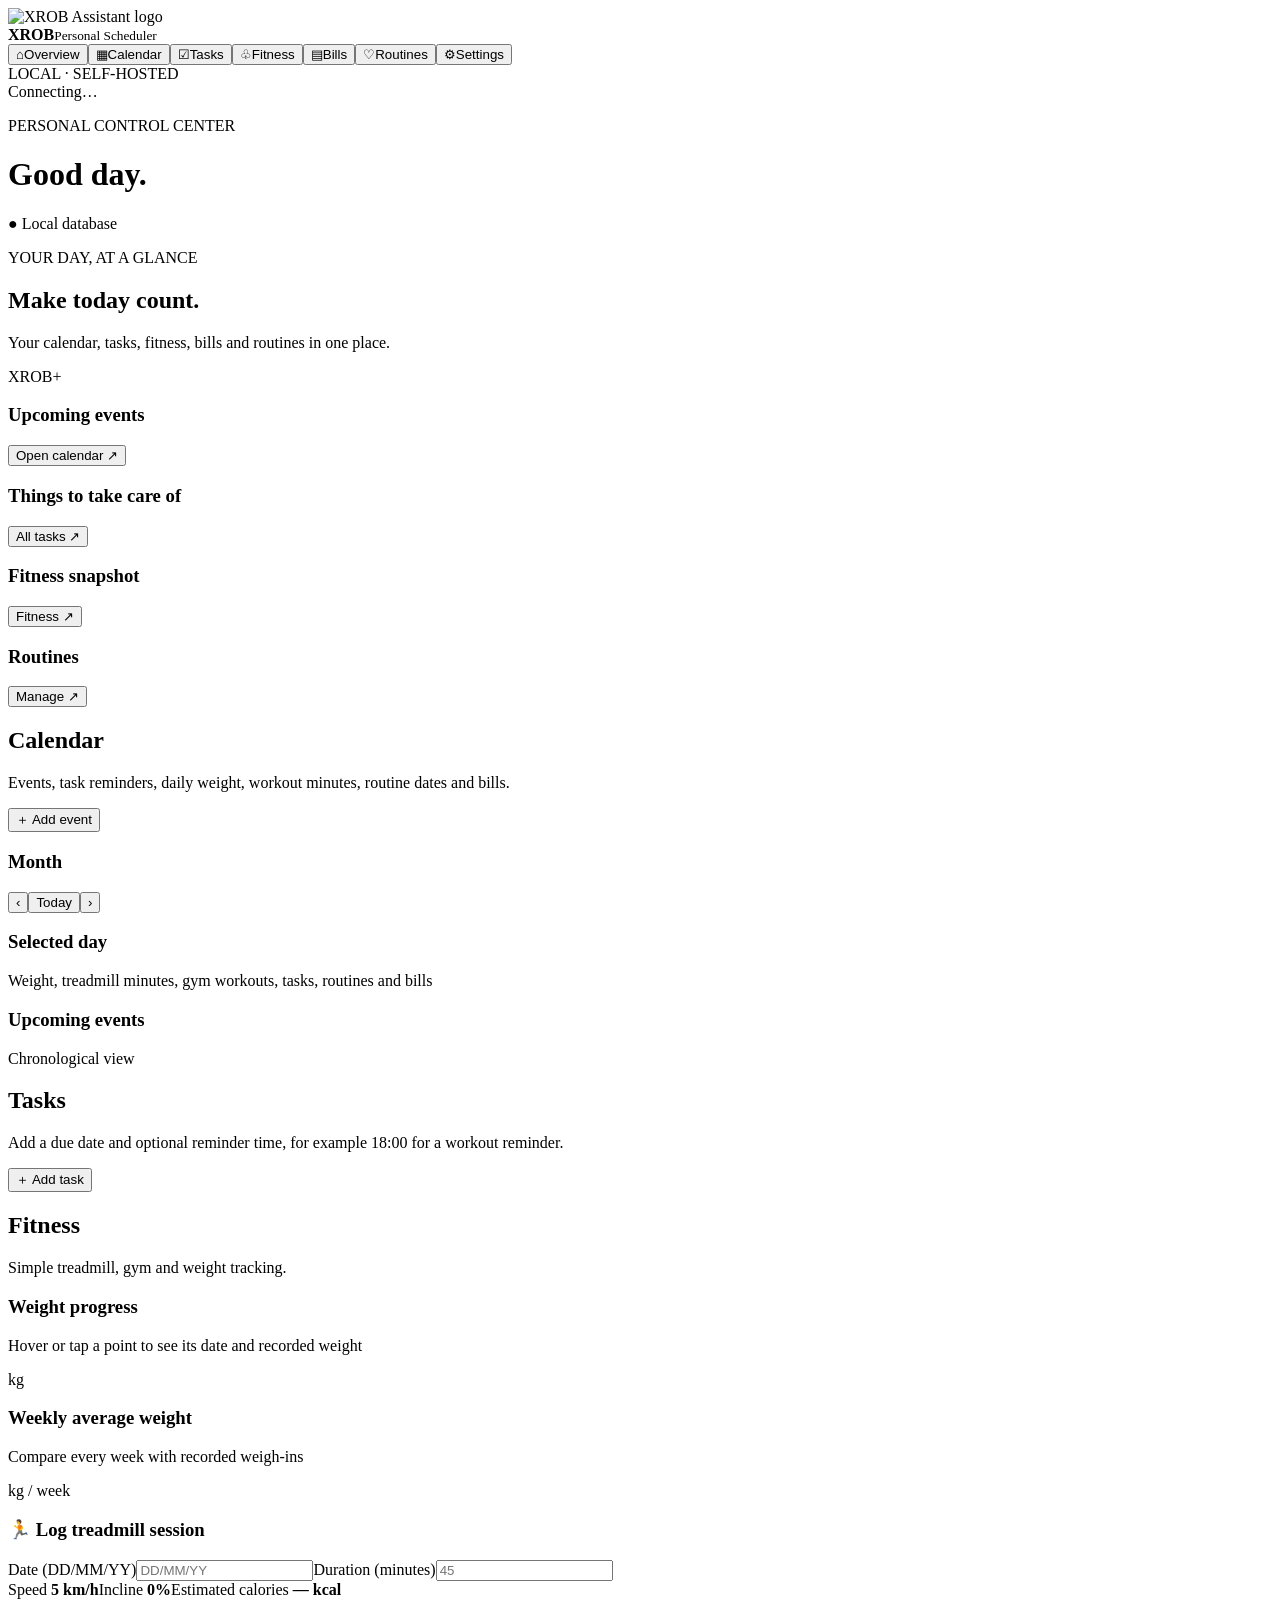
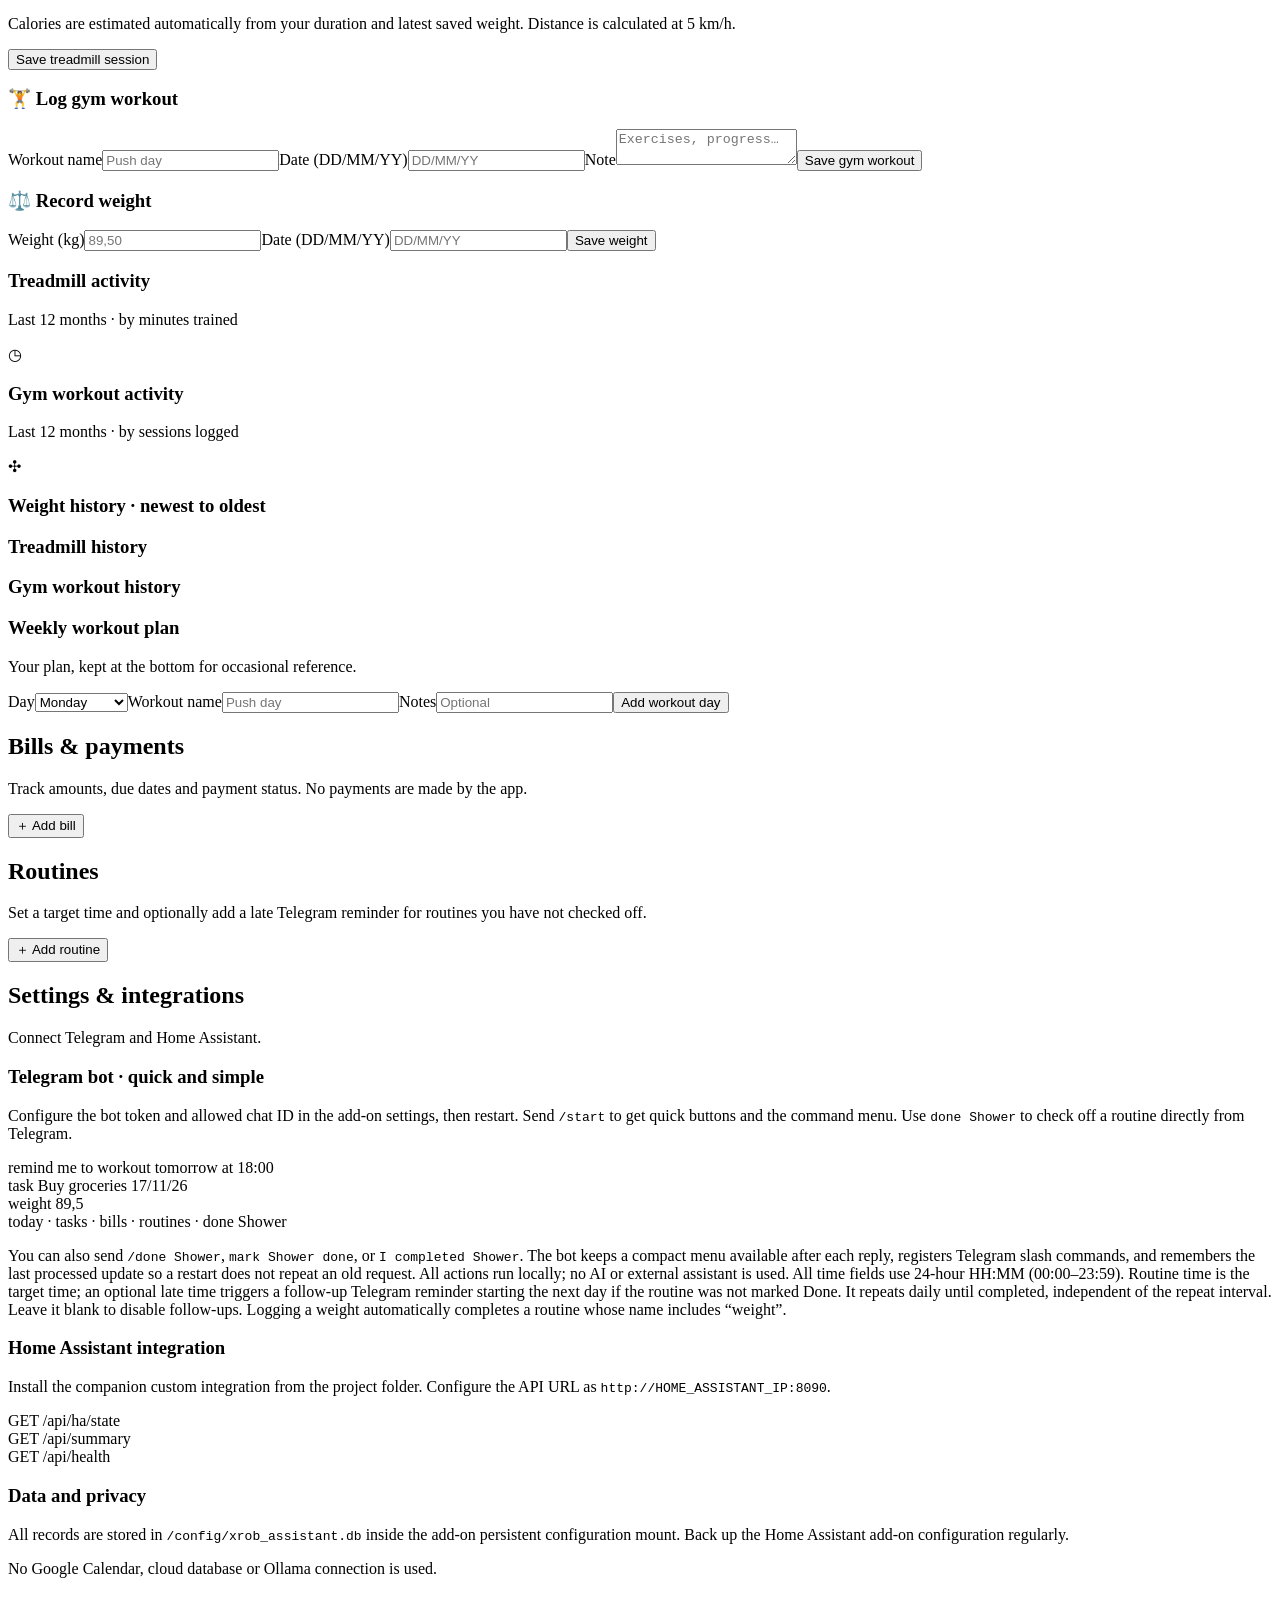
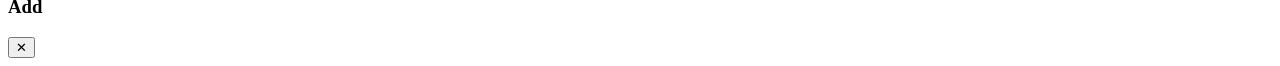
==== index.html @ cfe527b0 "Add files via upload" ====
<!doctype html>
<html lang="en"><head><meta charset="utf-8"><meta name="viewport" content="width=device-width,initial-scale=1"><meta name="theme-color" content="#050607"><meta name="description" content="Your self-hosted personal assistant for calendar, tasks, routines and fitness."><title>XROB Assistant</title><link rel="icon" type="image/png" href="/static/xrob-logo.png"><link rel="apple-touch-icon" href="/static/xrob-logo.png"><link rel="manifest" href="/static/manifest.webmanifest"><link rel="stylesheet" href="/static/style.css"></head>
<body><aside class="sidebar"><div class="brand"><img class="logo-img" src="/static/xrob-logo.png" alt="XROB Assistant logo"><div><b>XROB</b><small>Personal Scheduler</small></div></div><nav id="nav"><button class="active" data-page="overview" title="Overview" aria-label="Overview"><span class="nav-icon">⌂</span><span class="nav-label">Overview</span></button><button data-page="calendar" title="Calendar" aria-label="Calendar"><span class="nav-icon">▦</span><span class="nav-label">Calendar</span></button><button data-page="tasks" title="Tasks" aria-label="Tasks"><span class="nav-icon">☑</span><span class="nav-label">Tasks</span></button><button data-page="fitness" title="Fitness" aria-label="Fitness"><span class="nav-icon">♧</span><span class="nav-label">Fitness</span></button><button data-page="bills" title="Bills" aria-label="Bills"><span class="nav-icon">▤</span><span class="nav-label">Bills</span></button><button data-page="care" title="Routines" aria-label="Routines"><span class="nav-icon">♡</span><span class="nav-label">Routines</span></button><button data-page="settings" title="Settings" aria-label="Settings"><span class="nav-icon">⚙</span><span class="nav-label">Settings</span></button></nav><div class="sidefoot">LOCAL · SELF-HOSTED<br><span id="api-status">Connecting…</span></div></aside>
<main><header><div><p class="eyebrow">PERSONAL CONTROL CENTER</p><h1 id="page-title">Good day.</h1><p class="muted" id="today-label"></p></div><div class="header-right"><span class="local-pill">● Local database</span></div></header>
<section id="overview" class="page active"><div class="hero"><div><p class="eyebrow">YOUR DAY, AT A GLANCE</p><h2>Make today count.</h2><p>Your calendar, tasks, fitness, bills and routines in one place.</p></div><div class="hero-mark">XROB<span>+</span></div></div><div class="stats" id="stats"></div><div class="two-col"><article class="panel"><div class="panel-head"><h3>Upcoming events</h3><button class="text-btn" data-go="calendar">Open calendar ↗</button></div><div id="upcoming" class="rows"></div></article><article class="panel"><div class="panel-head"><h3>Things to take care of</h3><button class="text-btn" data-go="tasks">All tasks ↗</button></div><div id="attention" class="rows"></div></article></div><div class="two-col"><article class="panel"><div class="panel-head"><h3>Fitness snapshot</h3><button class="text-btn" data-go="fitness">Fitness ↗</button></div><div id="fitness-snapshot" class="snapshot"></div></article><article class="panel"><div class="panel-head"><h3>Routines</h3><button class="text-btn" data-go="care">Manage ↗</button></div><div id="routine-snapshot" class="rows"></div></article></div></section>
<section id="calendar" class="page"><div class="section-head"><div><h2>Calendar</h2><p class="muted">Events, task reminders, daily weight, workout minutes, routine dates and bills.</p></div><button class="primary" data-modal="event">＋ Add event</button></div><div class="panel"><div class="panel-head"><h3 id="calendar-month-label">Month</h3><div class="action-group"><button class="mini-btn" id="month-prev">‹</button><button class="mini-btn" id="month-today">Today</button><button class="mini-btn" id="month-next">›</button></div></div><div class="calendar-grid" id="calendar-grid"></div></div><article class="panel calendar-day-panel"><div class="panel-head"><div><h3 id="calendar-selected-label">Selected day</h3><p class="muted">Weight, treadmill minutes, gym workouts, tasks, routines and bills</p></div></div><div id="calendar-day-detail" class="calendar-day-detail"></div></article><div class="panel"><div class="panel-head"><h3>Upcoming events</h3><span class="muted">Chronological view</span></div><div id="events-list" class="rows"></div></div></section>
<section id="tasks" class="page"><div class="section-head"><div><h2>Tasks</h2><p class="muted">Add a due date and optional reminder time, for example 18:00 for a workout reminder.</p></div><button class="primary" data-modal="task">＋ Add task</button></div><div class="panel"><div id="tasks-list" class="rows"></div></div></section>
<section id="fitness" class="page"><div class="section-head"><div><h2>Fitness</h2><p class="muted">Simple treadmill, gym and weight tracking.</p></div></div>
<div id="fitness-stats" class="stats fitness-stats"></div>
<article class="panel weight-graph-panel"><div class="panel-head"><div><h3>Weight progress</h3><p class="muted">Hover or tap a point to see its date and recorded weight</p></div><span class="tag">kg</span></div><div id="weight-graph" class="weight-graph"></div></article>
<article class="panel weekly-average-panel"><div class="panel-head"><div><h3>Weekly average weight</h3><p class="muted">Compare every week with recorded weigh-ins</p></div><span class="tag">kg / week</span></div><div id="weekly-weight-average"></div></article>
<div class="form-grid">
<form class="panel form" id="treadmill-form"><h3>🏃 Log treadmill session</h3><label>Date (DD/MM/YY)<input class="date-entry" name="date" type="text" inputmode="numeric" placeholder="DD/MM/YY" required></label><label>Duration (minutes)<input name="duration_min" type="number" min="1" step="1" required placeholder="45"></label><div class="fitness-fixed"><span>Speed <b>5 km/h</b></span><span>Incline <b>0%</b></span><span>Estimated calories <b id="treadmill-calorie-preview">— kcal</b></span></div><p class="muted">Calories are estimated automatically from your duration and latest saved weight. Distance is calculated at 5 km/h.</p><button class="primary">Save treadmill session</button></form>
<form class="panel form" id="workout-form"><h3>🏋️ Log gym workout</h3><label>Workout name<input name="name" required placeholder="Push day"></label><label>Date (DD/MM/YY)<input class="date-entry" name="date" type="text" inputmode="numeric" placeholder="DD/MM/YY" required></label><label>Note<textarea name="notes" placeholder="Exercises, progress…"></textarea></label><button class="primary">Save gym workout</button></form>
<form class="panel form" id="weight-form"><h3>⚖️ Record weight</h3><label>Weight (kg)<input name="kg" type="text" inputmode="decimal" required placeholder="89,50" pattern="[0-9]+([.,][0-9]{1,2})?"></label><label>Date (DD/MM/YY)<input class="date-entry" name="date" type="text" inputmode="numeric" placeholder="DD/MM/YY" required></label><button class="primary">Save weight</button></form>
</div>
<div class="activity-section"><article class="panel activity-panel"><div class="panel-head"><div><h3>Treadmill activity</h3><p class="muted">Last 12 months · by minutes trained</p></div><span class="activity-symbol">◷</span></div><div id="treadmill-activity"></div></article><article class="panel activity-panel"><div class="panel-head"><div><h3>Gym workout activity</h3><p class="muted">Last 12 months · by sessions logged</p></div><span class="activity-symbol">✣</span></div><div id="gym-activity"></div></article></div>
<div class="history-grid"><article class="panel history-card"><div class="panel-head"><h3>Weight history · newest to oldest</h3><span class="muted" id="weight-history-count"></span></div><div id="weight-history" class="history-list weight-history-scroll"></div></article><article class="panel history-card"><div class="panel-head"><h3>Treadmill history</h3><span class="muted" id="treadmill-history-count"></span></div><div id="treadmill-history" class="history-list history-scroll"></div></article><article class="panel history-card"><div class="panel-head"><h3>Gym workout history</h3><span class="muted" id="workout-history-count"></span></div><div id="workout-history" class="history-list history-scroll"></div></article></div>
<article class="panel weekly-plan"><div class="panel-head"><div><h3>Weekly workout plan</h3><p class="muted">Your plan, kept at the bottom for occasional reference.</p></div></div><form class="form plan-inline" id="plan-form"><label>Day<select name="weekday"><option>Monday</option><option>Tuesday</option><option>Wednesday</option><option>Thursday</option><option>Friday</option><option>Saturday</option><option>Sunday</option></select></label><label>Workout name<input name="name" required placeholder="Push day"></label><label>Notes<input name="notes" placeholder="Optional"></label><button class="primary">Add workout day</button></form><div id="workout-plan-list" class="rows"></div></article></section>
<section id="bills" class="page"><div class="section-head"><div><h2>Bills & payments</h2><p class="muted">Track amounts, due dates and payment status. No payments are made by the app.</p></div><button class="primary" data-modal="bill">＋ Add bill</button></div><div id="bill-summary" class="stats"></div><article class="panel"><div id="bills-list" class="rows"></div></article></section>
<section id="care" class="page"><div class="section-head"><div><h2>Routines</h2><p class="muted">Set a target time and optionally add a late Telegram reminder for routines you have not checked off.</p></div><button class="primary" data-modal="routine">＋ Add routine</button></div><article class="panel"><div id="routines-list" class="rows"></div></article></section>
<section id="settings" class="page"><div class="section-head"><div><h2>Settings & integrations</h2><p class="muted">Connect Telegram and Home Assistant.</p></div></div><div class="two-col"><article class="panel"><h3>Telegram bot · quick and simple</h3><p class="muted">Configure the bot token and allowed chat ID in the add-on settings, then restart. Send <code>/start</code> to get quick buttons and the command menu. Use <code>done Shower</code> to check off a routine directly from Telegram.</p><div class="code">remind me to workout tomorrow at 18:00<br>task Buy groceries 17/11/26<br>weight 89,5<br>today · tasks · bills · routines · done Shower</div><p class="muted">You can also send <code>/done Shower</code>, <code>mark Shower done</code>, or <code>I completed Shower</code>. The bot keeps a compact menu available after each reply, registers Telegram slash commands, and remembers the last processed update so a restart does not repeat an old request. All actions run locally; no AI or external assistant is used. All time fields use 24-hour HH:MM (00:00–23:59). Routine time is the target time; an optional late time triggers a follow-up Telegram reminder starting the next day if the routine was not marked Done. It repeats daily until completed, independent of the repeat interval. Leave it blank to disable follow-ups. Logging a weight automatically completes a routine whose name includes “weight”.</p></article><article class="panel"><h3>Home Assistant integration</h3><p class="muted">Install the companion custom integration from the project folder. Configure the API URL as <code>http://HOME_ASSISTANT_IP:8090</code>.</p><div class="code">GET /api/ha/state<br>GET /api/summary<br>GET /api/health</div></article></div><article class="panel"><h3>Data and privacy</h3><p>All records are stored in <code>/config/xrob_assistant.db</code> inside the add-on persistent configuration mount. Back up the Home Assistant add-on configuration regularly.</p><p class="muted">No Google Calendar, cloud database or Ollama connection is used.</p></article></section>
</main>
<div id="modal" class="modal hidden"><div class="modal-card"><div class="panel-head"><h3 id="modal-title">Add</h3><button id="modal-close" class="icon-btn">✕</button></div><form id="modal-form" class="form"></form></div></div><div id="toast" class="toast"></div><script src="/static/app.js"></script></body></html>
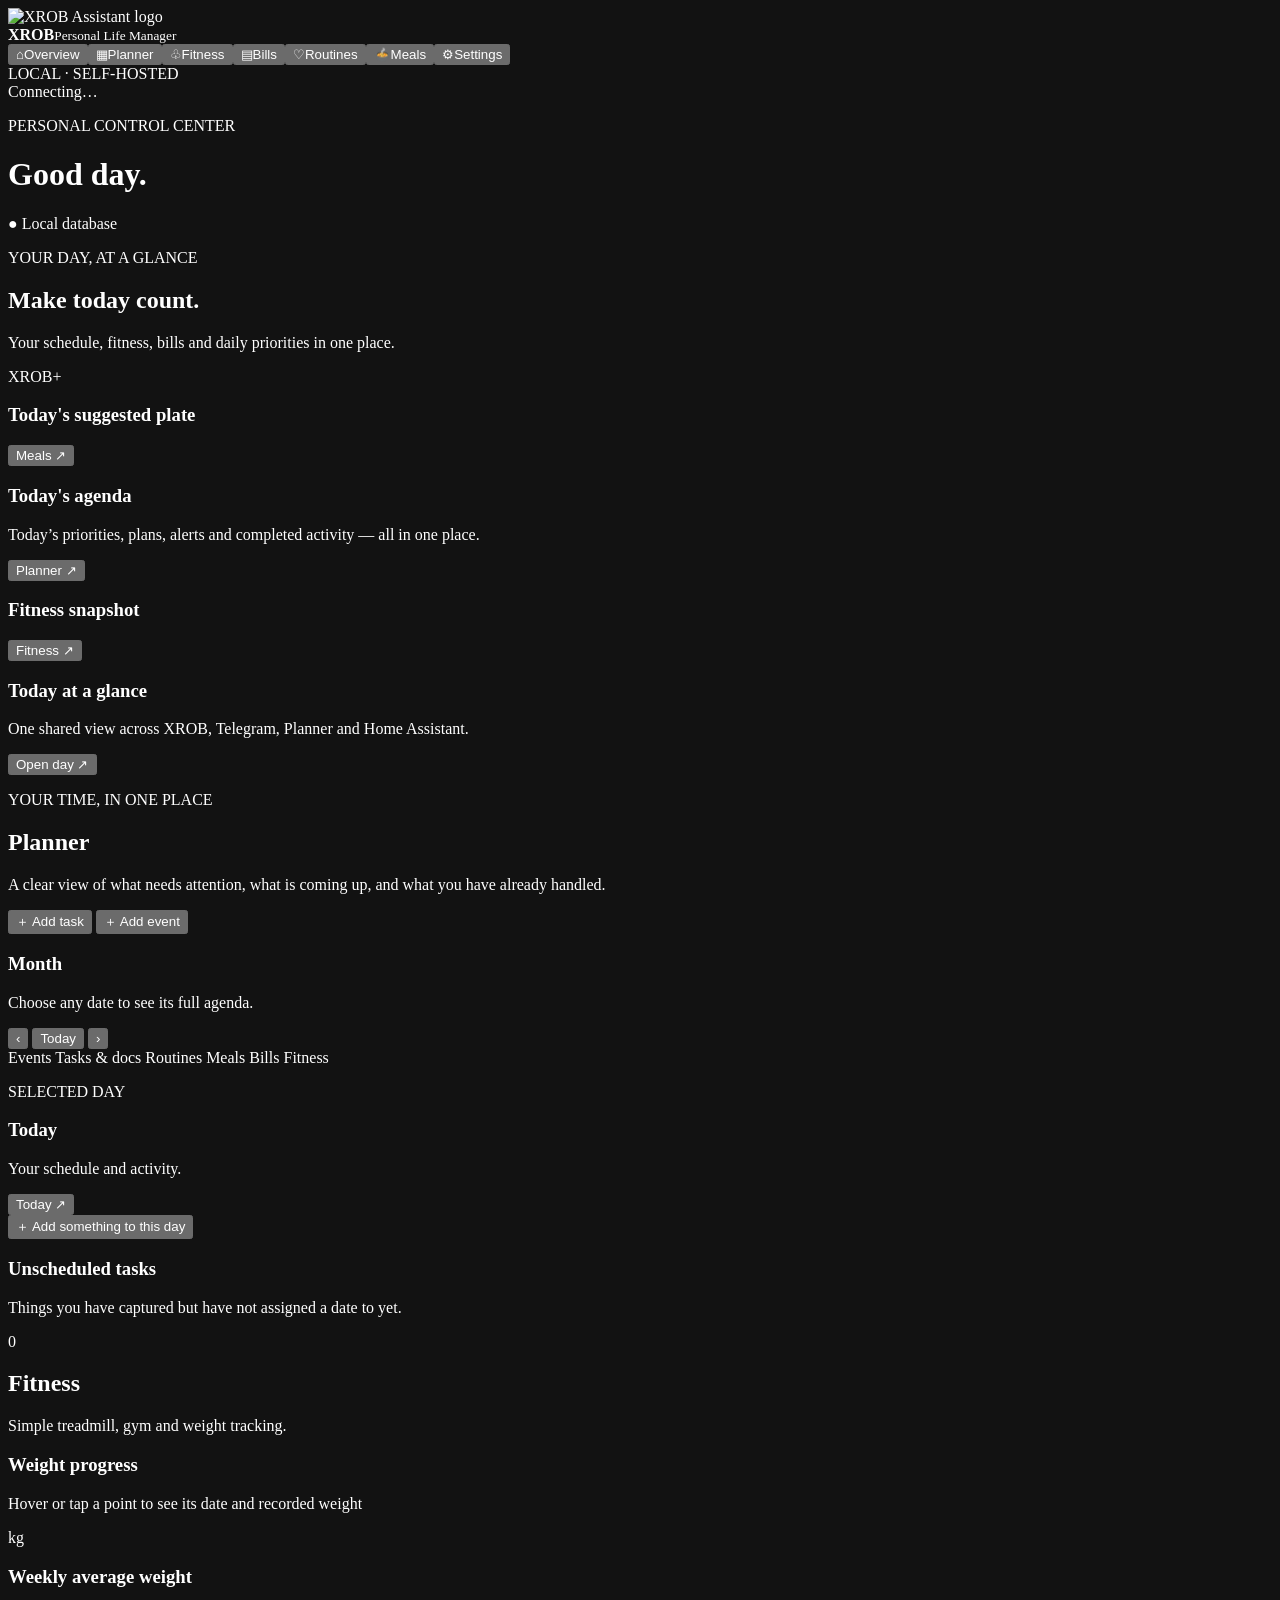
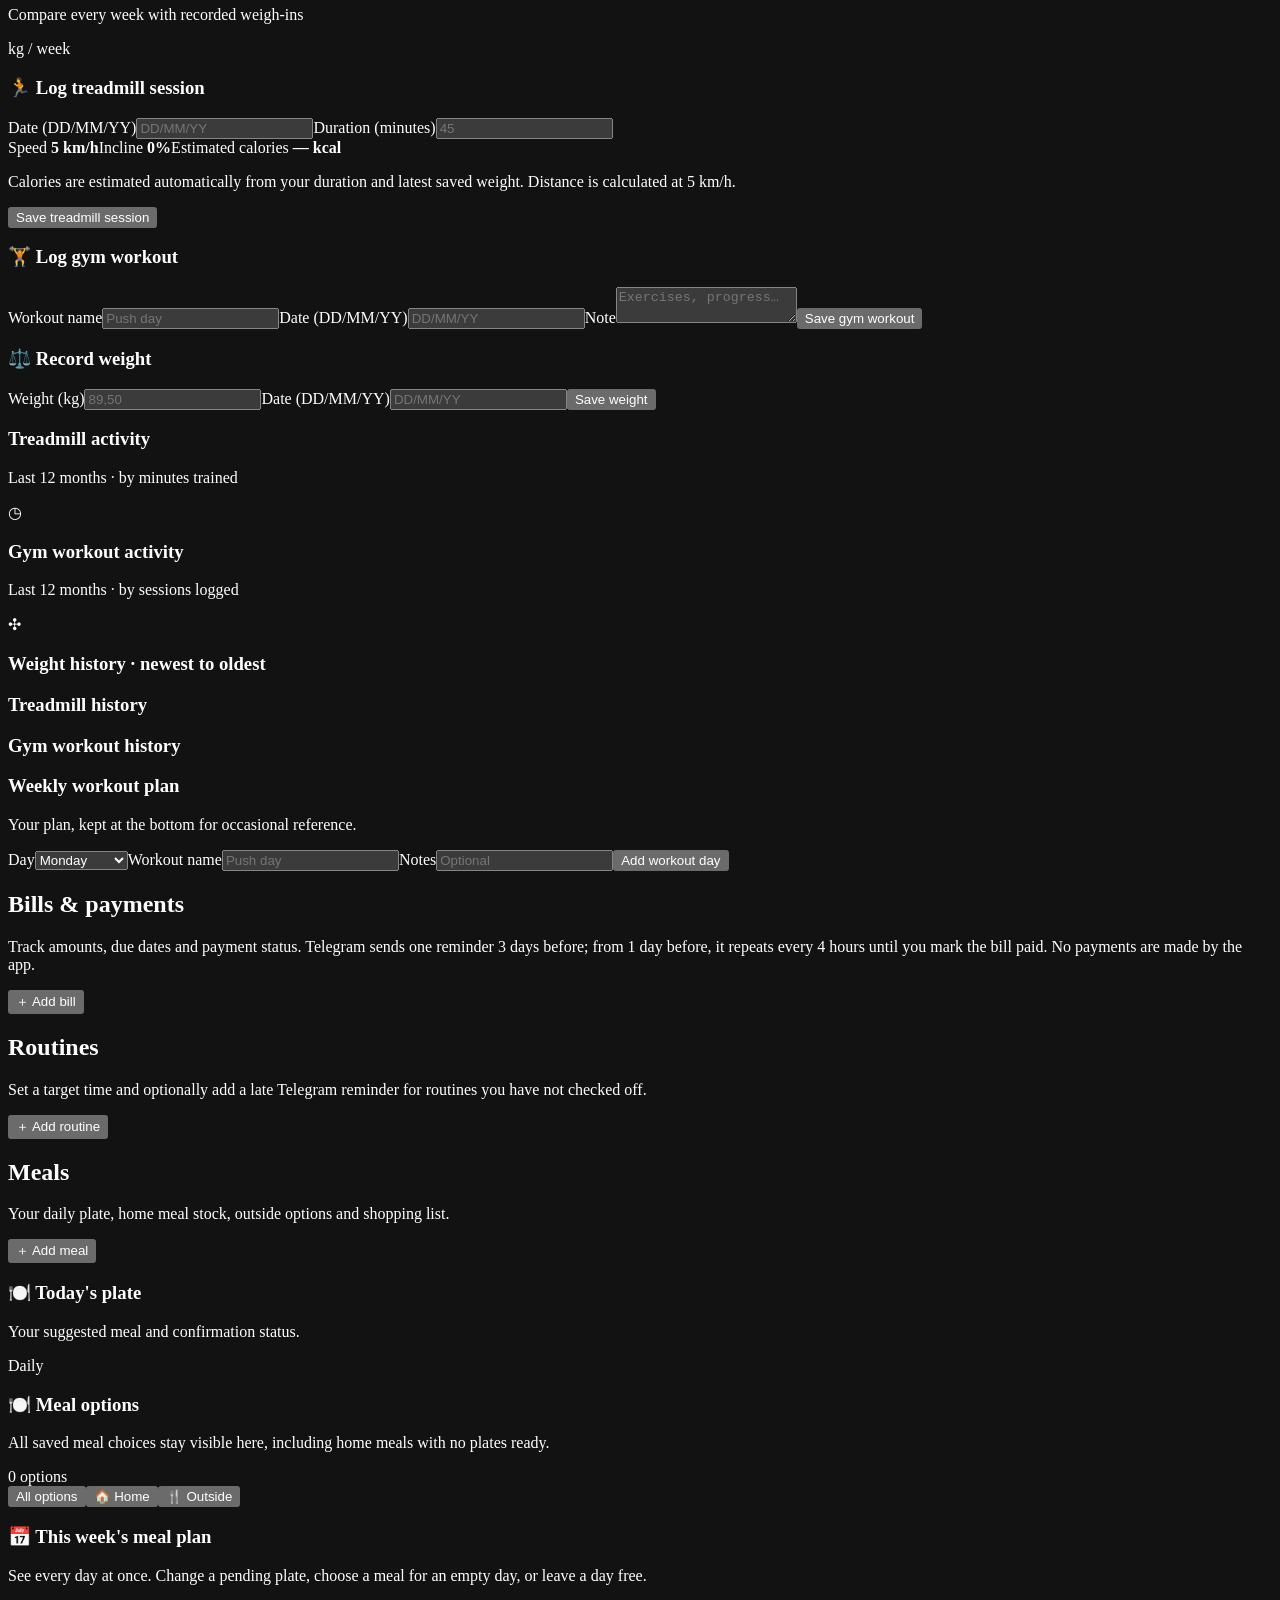
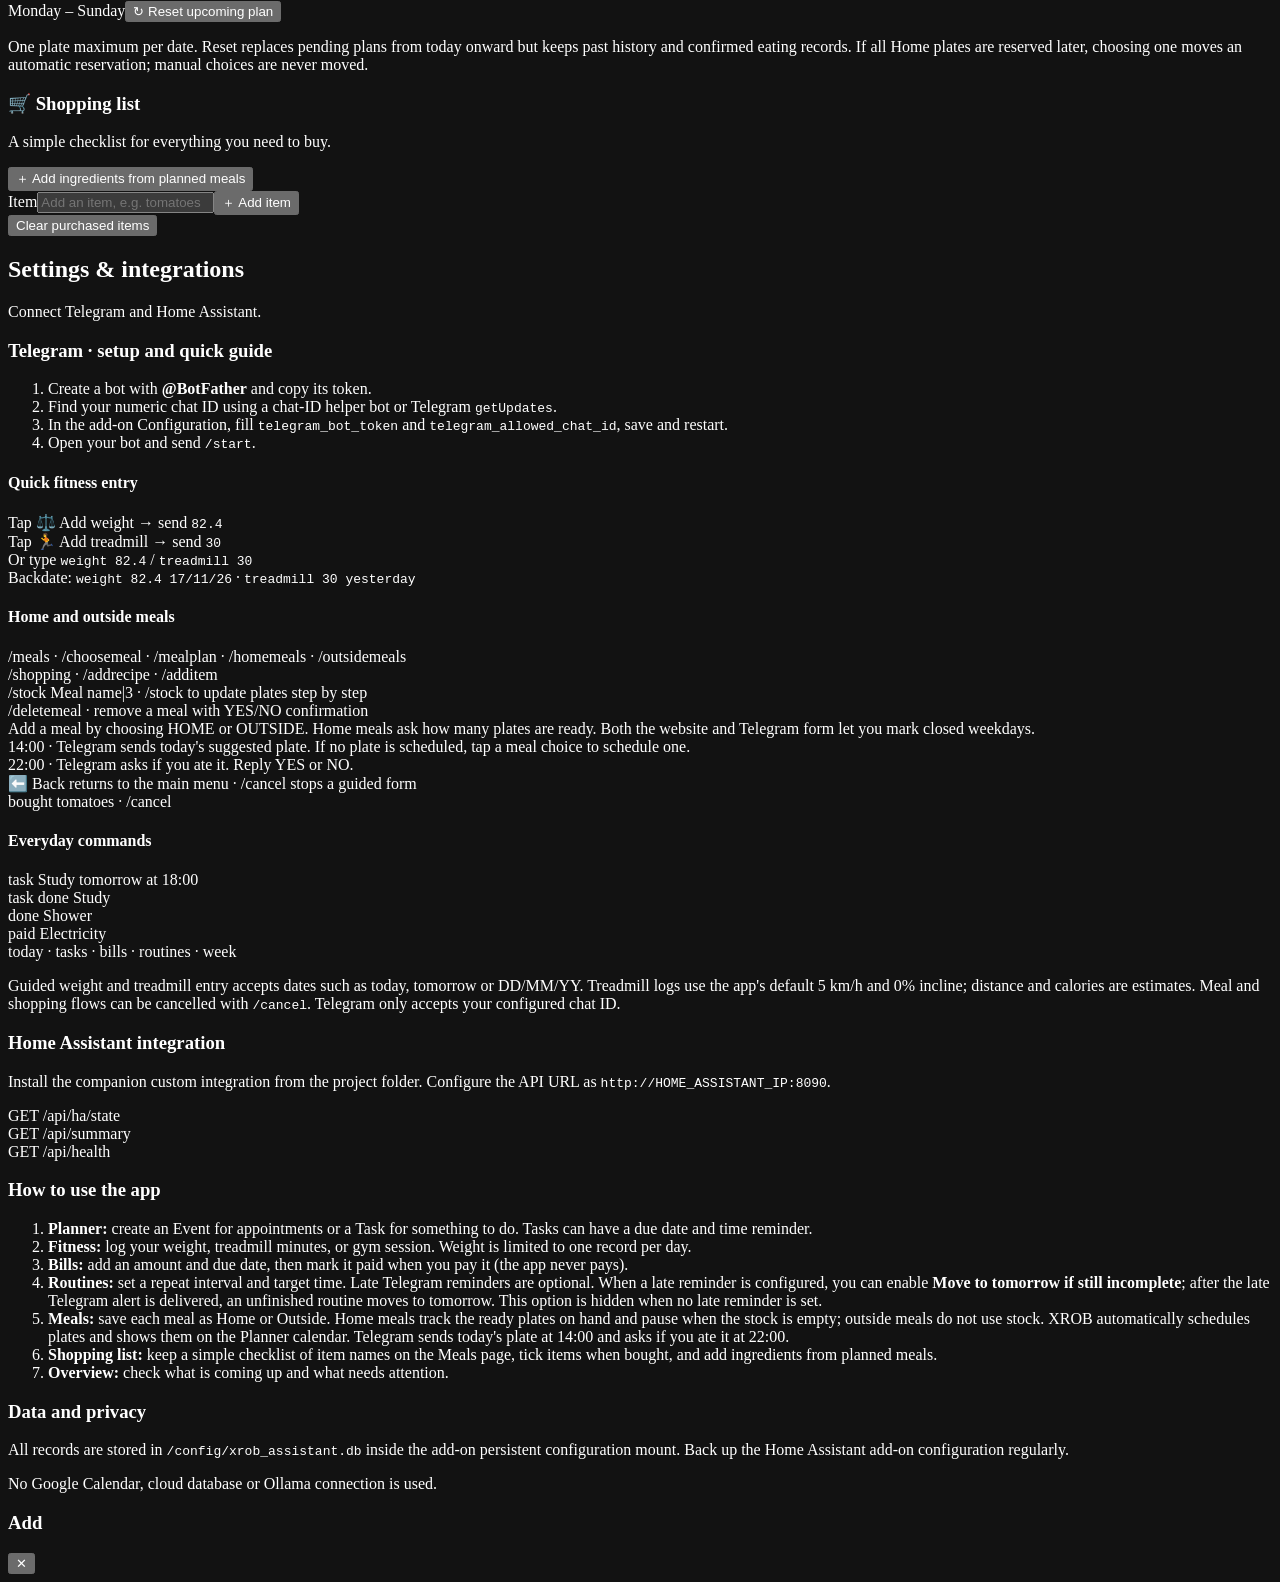
==== commit cbc9028e: "Add files via upload" ====
--- a/index.html
+++ b/index.html
@@ -1,10 +1,75 @@
 <!doctype html>
-<html lang="en"><head><meta charset="utf-8"><meta name="viewport" content="width=device-width,initial-scale=1"><meta name="theme-color" content="#050607"><meta name="description" content="Your self-hosted personal assistant for calendar, tasks, routines and fitness."><title>XROB Assistant</title><link rel="icon" type="image/png" href="/static/xrob-logo.png"><link rel="apple-touch-icon" href="/static/xrob-logo.png"><link rel="manifest" href="/static/manifest.webmanifest"><link rel="stylesheet" href="/static/style.css"></head>
-<body><aside class="sidebar"><div class="brand"><img class="logo-img" src="/static/xrob-logo.png" alt="XROB Assistant logo"><div><b>XROB</b><small>Personal Scheduler</small></div></div><nav id="nav"><button class="active" data-page="overview" title="Overview" aria-label="Overview"><span class="nav-icon">⌂</span><span class="nav-label">Overview</span></button><button data-page="calendar" title="Calendar" aria-label="Calendar"><span class="nav-icon">▦</span><span class="nav-label">Calendar</span></button><button data-page="tasks" title="Tasks" aria-label="Tasks"><span class="nav-icon">☑</span><span class="nav-label">Tasks</span></button><button data-page="fitness" title="Fitness" aria-label="Fitness"><span class="nav-icon">♧</span><span class="nav-label">Fitness</span></button><button data-page="bills" title="Bills" aria-label="Bills"><span class="nav-icon">▤</span><span class="nav-label">Bills</span></button><button data-page="care" title="Routines" aria-label="Routines"><span class="nav-icon">♡</span><span class="nav-label">Routines</span></button><button data-page="settings" title="Settings" aria-label="Settings"><span class="nav-icon">⚙</span><span class="nav-label">Settings</span></button></nav><div class="sidefoot">LOCAL · SELF-HOSTED<br><span id="api-status">Connecting…</span></div></aside>
+<html lang="en"><head><meta charset="utf-8"><meta name="viewport" content="width=device-width,initial-scale=1,viewport-fit=cover">
+<meta name="color-scheme" content="dark">
+<meta name="apple-mobile-web-app-capable" content="yes">
+<meta name="apple-mobile-web-app-status-bar-style" content="black-translucent">
+<meta name="apple-mobile-web-app-title" content="XROB">
+<meta name="mobile-web-app-capable" content="yes"><meta name="theme-color" content="#080b09"><meta name="description" content="Your local personal dashboard for planning, fitness, bills, routines and meal management."><title>XROB Assistant</title><link rel="icon" type="image/png" href="/static/xrob-logo.png"><link rel="apple-touch-icon" href="/static/xrob-logo.png"><link rel="manifest" href="/static/manifest.webmanifest"><link rel="stylesheet" href="/static/style.css?v=0.4.18"></head>
+<body><aside class="sidebar"><div class="brand"><img class="logo-img" src="/static/xrob-logo.png" alt="XROB Assistant logo"><div><b>XROB</b><small>Personal Life Manager</small></div></div><nav id="nav"><button class="active" data-page="overview" title="Overview" aria-label="Overview"><span class="nav-icon">⌂</span><span class="nav-label">Overview</span></button><button data-page="calendar" title="Planner" aria-label="Planner"><span class="nav-icon">▦</span><span class="nav-label">Planner</span></button><button data-page="fitness" title="Fitness" aria-label="Fitness"><span class="nav-icon">♧</span><span class="nav-label">Fitness</span></button><button data-page="bills" title="Bills" aria-label="Bills"><span class="nav-icon">▤</span><span class="nav-label">Bills</span></button><button data-page="care" title="Routines" aria-label="Routines"><span class="nav-icon">♡</span><span class="nav-label">Routines</span></button><button data-page="meals" title="Meals" aria-label="Meals"><span class="nav-icon">🍲</span><span class="nav-label">Meals</span></button><button data-page="settings" title="Settings" aria-label="Settings"><span class="nav-icon">⚙</span><span class="nav-label">Settings</span></button></nav><div class="sidefoot">LOCAL · SELF-HOSTED<br><span id="api-status">Connecting…</span></div></aside>
 <main><header><div><p class="eyebrow">PERSONAL CONTROL CENTER</p><h1 id="page-title">Good day.</h1><p class="muted" id="today-label"></p></div><div class="header-right"><span class="local-pill">● Local database</span></div></header>
-<section id="overview" class="page active"><div class="hero"><div><p class="eyebrow">YOUR DAY, AT A GLANCE</p><h2>Make today count.</h2><p>Your calendar, tasks, fitness, bills and routines in one place.</p></div><div class="hero-mark">XROB<span>+</span></div></div><div class="stats" id="stats"></div><div class="two-col"><article class="panel"><div class="panel-head"><h3>Upcoming events</h3><button class="text-btn" data-go="calendar">Open calendar ↗</button></div><div id="upcoming" class="rows"></div></article><article class="panel"><div class="panel-head"><h3>Things to take care of</h3><button class="text-btn" data-go="tasks">All tasks ↗</button></div><div id="attention" class="rows"></div></article></div><div class="two-col"><article class="panel"><div class="panel-head"><h3>Fitness snapshot</h3><button class="text-btn" data-go="fitness">Fitness ↗</button></div><div id="fitness-snapshot" class="snapshot"></div></article><article class="panel"><div class="panel-head"><h3>Routines</h3><button class="text-btn" data-go="care">Manage ↗</button></div><div id="routine-snapshot" class="rows"></div></article></div></section>
-<section id="calendar" class="page"><div class="section-head"><div><h2>Calendar</h2><p class="muted">Events, task reminders, daily weight, workout minutes, routine dates and bills.</p></div><button class="primary" data-modal="event">＋ Add event</button></div><div class="panel"><div class="panel-head"><h3 id="calendar-month-label">Month</h3><div class="action-group"><button class="mini-btn" id="month-prev">‹</button><button class="mini-btn" id="month-today">Today</button><button class="mini-btn" id="month-next">›</button></div></div><div class="calendar-grid" id="calendar-grid"></div></div><article class="panel calendar-day-panel"><div class="panel-head"><div><h3 id="calendar-selected-label">Selected day</h3><p class="muted">Weight, treadmill minutes, gym workouts, tasks, routines and bills</p></div></div><div id="calendar-day-detail" class="calendar-day-detail"></div></article><div class="panel"><div class="panel-head"><h3>Upcoming events</h3><span class="muted">Chronological view</span></div><div id="events-list" class="rows"></div></div></section>
-<section id="tasks" class="page"><div class="section-head"><div><h2>Tasks</h2><p class="muted">Add a due date and optional reminder time, for example 18:00 for a workout reminder.</p></div><button class="primary" data-modal="task">＋ Add task</button></div><div class="panel"><div id="tasks-list" class="rows"></div></div></section>
+<section id="overview" class="page active"><div class="hero"><div><p class="eyebrow">YOUR DAY, AT A GLANCE</p><h2>Make today count.</h2><p>Your schedule, fitness, bills and daily priorities in one place.</p></div><div class="hero-mark">XROB<span>+</span></div></div><div class="stats" id="stats"></div><div class="two-col"><article class="panel today-meal-panel"><div class="panel-head"><h3>Today's suggested plate</h3><button class="text-btn" data-go="meals">Meals ↗</button></div><div id="today-meal-card" class="today-meal-card"></div></article><article class="panel today-agenda-panel"><div class="panel-head"><div><h3>Today's agenda</h3><p class="muted">Today’s priorities, plans, alerts and completed activity — all in one place.</p></div><button class="text-btn" data-go="calendar">Planner ↗</button></div><div id="today-agenda" class="today-agenda"></div></article></div><div class="two-col"><article class="panel"><div class="panel-head"><h3>Fitness snapshot</h3><button class="text-btn" data-go="fitness">Fitness ↗</button></div><div id="fitness-snapshot" class="snapshot"></div></article><article class="panel"><div class="panel-head"><div><h3>Today at a glance</h3><p class="muted">One shared view across XROB, Telegram, Planner and Home Assistant.</p></div><button class="text-btn" data-go="calendar">Open day ↗</button></div><div id="today-progress" class="today-progress"></div></article></div></section>
+<section id="calendar" class="page planner-page">
+<div class="planner-heading">
+  <div>
+    <p class="eyebrow">YOUR TIME, IN ONE PLACE</p>
+    <h2>Planner</h2>
+    <p class="muted">A clear view of what needs attention, what is coming up, and what you have already handled.</p>
+  </div>
+  <div class="planner-primary-actions">
+    <button class="secondary" data-modal="planner" data-planner-kind="task">＋ Add task</button>
+    <button class="primary" data-modal="planner" data-planner-kind="event">＋ Add event</button>
+  </div>
+</div>
+<div id="planner-summary" class="planner-summary" aria-label="Planner overview"></div>
+<div class="planner-layout">
+  <article class="panel planner-calendar-panel">
+    <div class="planner-calendar-toolbar">
+      <div>
+        <h3 id="calendar-month-label">Month</h3>
+        <p class="muted">Choose any date to see its full agenda.</p>
+      </div>
+      <div class="action-group planner-month-actions">
+        <button class="mini-btn" id="month-prev" aria-label="Previous month" title="Previous month">‹</button>
+        <button class="mini-btn" id="month-today">Today</button>
+        <button class="mini-btn" id="month-next" aria-label="Next month" title="Next month">›</button>
+      </div>
+    </div>
+    <div class="planner-legend" aria-label="Calendar legend">
+      <span><i class="legend-event"></i> Events</span>
+      <span><i class="legend-task"></i> Tasks &amp; docs</span>
+      <span><i class="legend-care"></i> Routines</span>
+      <span><i class="legend-meal"></i> Meals</span>
+      <span><i class="legend-bill"></i> Bills</span>
+      <span><i class="legend-fitness"></i> Fitness</span>
+    </div>
+    <div class="calendar-grid planner-calendar-grid" id="calendar-grid" aria-label="Monthly calendar"></div>
+  </article>
+  <aside class="planner-day-column">
+    <article class="panel planner-day-panel">
+      <div class="planner-day-heading">
+        <div>
+          <p class="eyebrow" id="planner-day-eyebrow">SELECTED DAY</p>
+          <h3 id="calendar-selected-label">Today</h3>
+          <p class="muted" id="planner-day-subtitle">Your schedule and activity.</p>
+        </div>
+        <button class="text-btn" id="calendar-day-today">Today ↗</button>
+      </div>
+      <div id="calendar-day-detail" class="calendar-day-detail"></div>
+      <button class="planner-day-add" data-modal="planner" data-planner-kind="task">＋ Add something to this day</button>
+    </article>
+  </aside>
+</div>
+<article class="panel planner-unscheduled-panel">
+  <div class="panel-head">
+    <div>
+      <h3>Unscheduled tasks</h3>
+      <p class="muted">Things you have captured but have not assigned a date to yet.</p>
+    </div>
+    <span id="planner-unscheduled-count" class="planner-unscheduled-count">0</span>
+  </div>
+  <div id="planner-unscheduled-list" class="planner-unscheduled-list"></div>
+</article>
+</section>
 <section id="fitness" class="page"><div class="section-head"><div><h2>Fitness</h2><p class="muted">Simple treadmill, gym and weight tracking.</p></div></div>
 <div id="fitness-stats" class="stats fitness-stats"></div>
 <article class="panel weight-graph-panel"><div class="panel-head"><div><h3>Weight progress</h3><p class="muted">Hover or tap a point to see its date and recorded weight</p></div><span class="tag">kg</span></div><div id="weight-graph" class="weight-graph"></div></article>
@@ -17,8 +82,17 @@
 <div class="activity-section"><article class="panel activity-panel"><div class="panel-head"><div><h3>Treadmill activity</h3><p class="muted">Last 12 months · by minutes trained</p></div><span class="activity-symbol">◷</span></div><div id="treadmill-activity"></div></article><article class="panel activity-panel"><div class="panel-head"><div><h3>Gym workout activity</h3><p class="muted">Last 12 months · by sessions logged</p></div><span class="activity-symbol">✣</span></div><div id="gym-activity"></div></article></div>
 <div class="history-grid"><article class="panel history-card"><div class="panel-head"><h3>Weight history · newest to oldest</h3><span class="muted" id="weight-history-count"></span></div><div id="weight-history" class="history-list weight-history-scroll"></div></article><article class="panel history-card"><div class="panel-head"><h3>Treadmill history</h3><span class="muted" id="treadmill-history-count"></span></div><div id="treadmill-history" class="history-list history-scroll"></div></article><article class="panel history-card"><div class="panel-head"><h3>Gym workout history</h3><span class="muted" id="workout-history-count"></span></div><div id="workout-history" class="history-list history-scroll"></div></article></div>
 <article class="panel weekly-plan"><div class="panel-head"><div><h3>Weekly workout plan</h3><p class="muted">Your plan, kept at the bottom for occasional reference.</p></div></div><form class="form plan-inline" id="plan-form"><label>Day<select name="weekday"><option>Monday</option><option>Tuesday</option><option>Wednesday</option><option>Thursday</option><option>Friday</option><option>Saturday</option><option>Sunday</option></select></label><label>Workout name<input name="name" required placeholder="Push day"></label><label>Notes<input name="notes" placeholder="Optional"></label><button class="primary">Add workout day</button></form><div id="workout-plan-list" class="rows"></div></article></section>
-<section id="bills" class="page"><div class="section-head"><div><h2>Bills & payments</h2><p class="muted">Track amounts, due dates and payment status. No payments are made by the app.</p></div><button class="primary" data-modal="bill">＋ Add bill</button></div><div id="bill-summary" class="stats"></div><article class="panel"><div id="bills-list" class="rows"></div></article></section>
+<section id="bills" class="page"><div class="section-head"><div><h2>Bills & payments</h2><p class="muted">Track amounts, due dates and payment status. Telegram sends one reminder 3 days before; from 1 day before, it repeats every 4 hours until you mark the bill paid. No payments are made by the app.</p></div><button class="primary" data-modal="bill">＋ Add bill</button></div><div id="bill-summary" class="stats"></div><article class="panel"><div id="bills-list" class="rows"></div></article></section>
 <section id="care" class="page"><div class="section-head"><div><h2>Routines</h2><p class="muted">Set a target time and optionally add a late Telegram reminder for routines you have not checked off.</p></div><button class="primary" data-modal="routine">＋ Add routine</button></div><article class="panel"><div id="routines-list" class="rows"></div></article></section>
-<section id="settings" class="page"><div class="section-head"><div><h2>Settings & integrations</h2><p class="muted">Connect Telegram and Home Assistant.</p></div></div><div class="two-col"><article class="panel"><h3>Telegram bot · quick and simple</h3><p class="muted">Configure the bot token and allowed chat ID in the add-on settings, then restart. Send <code>/start</code> to get quick buttons and the command menu. Use <code>done Shower</code> to check off a routine directly from Telegram.</p><div class="code">remind me to workout tomorrow at 18:00<br>task Buy groceries 17/11/26<br>weight 89,5<br>today · tasks · bills · routines · done Shower</div><p class="muted">You can also send <code>/done Shower</code>, <code>mark Shower done</code>, or <code>I completed Shower</code>. The bot keeps a compact menu available after each reply, registers Telegram slash commands, and remembers the last processed update so a restart does not repeat an old request. All actions run locally; no AI or external assistant is used. All time fields use 24-hour HH:MM (00:00–23:59). Routine time is the target time; an optional late time triggers a follow-up Telegram reminder starting the next day if the routine was not marked Done. It repeats daily until completed, independent of the repeat interval. Leave it blank to disable follow-ups. Logging a weight automatically completes a routine whose name includes “weight”.</p></article><article class="panel"><h3>Home Assistant integration</h3><p class="muted">Install the companion custom integration from the project folder. Configure the API URL as <code>http://HOME_ASSISTANT_IP:8090</code>.</p><div class="code">GET /api/ha/state<br>GET /api/summary<br>GET /api/health</div></article></div><article class="panel"><h3>Data and privacy</h3><p>All records are stored in <code>/config/xrob_assistant.db</code> inside the add-on persistent configuration mount. Back up the Home Assistant add-on configuration regularly.</p><p class="muted">No Google Calendar, cloud database or Ollama connection is used.</p></article></section>
+<section id="meals" class="page">
+<div class="section-head"><div><h2>Meals</h2><p class="muted">Your daily plate, home meal stock, outside options and shopping list.</p></div><button class="primary" id="add-recipe-btn">＋ Add meal</button></div>
+<article class="panel meals-daily-plate-panel"><div class="panel-head"><div><h3>🍽️ Today's plate</h3><p class="muted">Your suggested meal and confirmation status.</p></div><span class="tag">Daily</span></div><div id="meals-today-meal-card" class="today-meal-card"></div></article>
+<div class="meal-overview-strip" id="meal-overview-strip"></div>
+<article class="panel meal-collection-panel"><div class="panel-head"><div><h3>🍽️ Meal options</h3><p class="muted">All saved meal choices stay visible here, including home meals with no plates ready.</p></div><span id="meal-option-count" class="tag">0 options</span></div><div class="meal-tabs" id="meal-source-tabs" role="tablist" aria-label="Filter meal options"><button type="button" class="meal-tab active" data-meal-filter="all" role="tab" aria-selected="true">All options</button><button type="button" class="meal-tab" data-meal-filter="home" role="tab" aria-selected="false">🏠 Home</button><button type="button" class="meal-tab" data-meal-filter="outside" role="tab" aria-selected="false">🍴 Outside</button></div><div id="meal-recipe-list" class="recipe-grid"></div></article>
+<article class="panel weekly-meal-plan-panel"><div class="weekly-plan-header"><div><h3>📅 This week's meal plan</h3><p class="muted">See every day at once. Change a pending plate, choose a meal for an empty day, or leave a day free.</p></div><div class="weekly-plan-actions"><span class="tag" id="meal-week-range">Monday – Sunday</span><button type="button" class="secondary weekly-reset-btn" data-reset-week-plan>↻ Reset upcoming plan</button></div></div><div id="weekly-meal-plan" class="weekly-meal-grid"></div><p class="weekly-plan-footnote">One plate maximum per date. Reset replaces pending plans from today onward but keeps past history and confirmed eating records. If all Home plates are reserved later, choosing one moves an automatic reservation; manual choices are never moved.</p></article>
+<article class="panel meals-shopping-panel"><div class="panel-head"><div><h3>🛒 Shopping list</h3><p class="muted">A simple checklist for everything you need to buy.</p></div><button class="secondary" id="meals-shopping-from-plan">＋ Add ingredients from planned meals</button></div><form id="meals-shopping-add-form" class="shopping-add-form"><label>Item<input name="name" required maxlength="160" placeholder="Add an item, e.g. tomatoes"></label><button class="primary">＋ Add item</button></form><div id="meals-shopping-summary" class="shopping-summary"></div><div id="meals-shopping-list" class="shopping-list"></div><div class="shopping-footer"><button class="secondary" id="clear-bought-items">Clear purchased items</button></div></article>
+
+</section>
+<section id="settings" class="page"><div class="section-head"><div><h2>Settings & integrations</h2><p class="muted">Connect Telegram and Home Assistant.</p></div></div><div class="two-col"><article class="panel"><h3>Telegram · setup and quick guide</h3><ol><li>Create a bot with <b>@BotFather</b> and copy its token.</li><li>Find your numeric chat ID using a chat-ID helper bot or Telegram <code>getUpdates</code>.</li><li>In the add-on Configuration, fill <code>telegram_bot_token</code> and <code>telegram_allowed_chat_id</code>, save and restart.</li><li>Open your bot and send <code>/start</code>.</li></ol><h4>Quick fitness entry</h4><div class="code">Tap ⚖️ Add weight → send <code>82.4</code><br>Tap 🏃 Add treadmill → send <code>30</code><br>Or type <code>weight 82.4</code> / <code>treadmill 30</code><br>Backdate: <code>weight 82.4 17/11/26</code> · <code>treadmill 30 yesterday</code></div><h4>Home and outside meals</h4><div class="code">/meals · /choosemeal · /mealplan · /homemeals · /outsidemeals<br>/shopping · /addrecipe · /additem<br>/stock Meal name|3 · /stock to update plates step by step<br>/deletemeal · remove a meal with YES/NO confirmation<br>Add a meal by choosing HOME or OUTSIDE. Home meals ask how many plates are ready. Both the website and Telegram form let you mark closed weekdays.<br>14:00 · Telegram sends today's suggested plate. If no plate is scheduled, tap a meal choice to schedule one.<br>22:00 · Telegram asks if you ate it. Reply YES or NO.<br>⬅️ Back returns to the main menu · /cancel stops a guided form<br>bought tomatoes · /cancel</div><h4>Everyday commands</h4><div class="code">task Study tomorrow at 18:00<br>task done Study<br>done Shower<br>paid Electricity<br>today · tasks · bills · routines · week</div><p class="muted">Guided weight and treadmill entry accepts dates such as today, tomorrow or DD/MM/YY. Treadmill logs use the app's default 5 km/h and 0% incline; distance and calories are estimates. Meal and shopping flows can be cancelled with <code>/cancel</code>. Telegram only accepts your configured chat ID.</p></article><article class="panel"><h3>Home Assistant integration</h3><p class="muted">Install the companion custom integration from the project folder. Configure the API URL as <code>http://HOME_ASSISTANT_IP:8090</code>.</p><div class="code">GET /api/ha/state<br>GET /api/summary<br>GET /api/health</div></article></div><article class="panel"><h3>How to use the app</h3><ol><li><b>Planner:</b> create an Event for appointments or a Task for something to do. Tasks can have a due date and time reminder.</li><li><b>Fitness:</b> log your weight, treadmill minutes, or gym session. Weight is limited to one record per day.</li><li><b>Bills:</b> add an amount and due date, then mark it paid when you pay it (the app never pays).</li><li><b>Routines:</b> set a repeat interval and target time. Late Telegram reminders are optional. When a late reminder is configured, you can enable <b>Move to tomorrow if still incomplete</b>; after the late Telegram alert is delivered, an unfinished routine moves to tomorrow. This option is hidden when no late reminder is set.</li><li><b>Meals:</b> save each meal as Home or Outside. Home meals track the ready plates on hand and pause when the stock is empty; outside meals do not use stock. XROB automatically schedules plates and shows them on the Planner calendar. Telegram sends today's plate at 14:00 and asks if you ate it at 22:00.</li><li><b>Shopping list:</b> keep a simple checklist of item names on the Meals page, tick items when bought, and add ingredients from planned meals.</li><li><b>Overview:</b> check what is coming up and what needs attention.</li></ol></article><article class="panel"><h3>Data and privacy</h3><p>All records are stored in <code>/config/xrob_assistant.db</code> inside the add-on persistent configuration mount. Back up the Home Assistant add-on configuration regularly.</p><p class="muted">No Google Calendar, cloud database or Ollama connection is used.</p></article></section>
 </main>
-<div id="modal" class="modal hidden"><div class="modal-card"><div class="panel-head"><h3 id="modal-title">Add</h3><button id="modal-close" class="icon-btn">✕</button></div><form id="modal-form" class="form"></form></div></div><div id="toast" class="toast"></div><script src="/static/app.js"></script></body></html>
+<div id="modal" class="modal hidden"><div class="modal-card"><div class="panel-head"><h3 id="modal-title">Add</h3><button id="modal-close" class="icon-btn" type="button" aria-label="Cancel and close" title="Cancel">✕</button></div><form id="modal-form" class="form"></form></div></div><div id="toast" class="toast"></div><script src="/static/app.js?v=0.4.18"></script></body></html>
